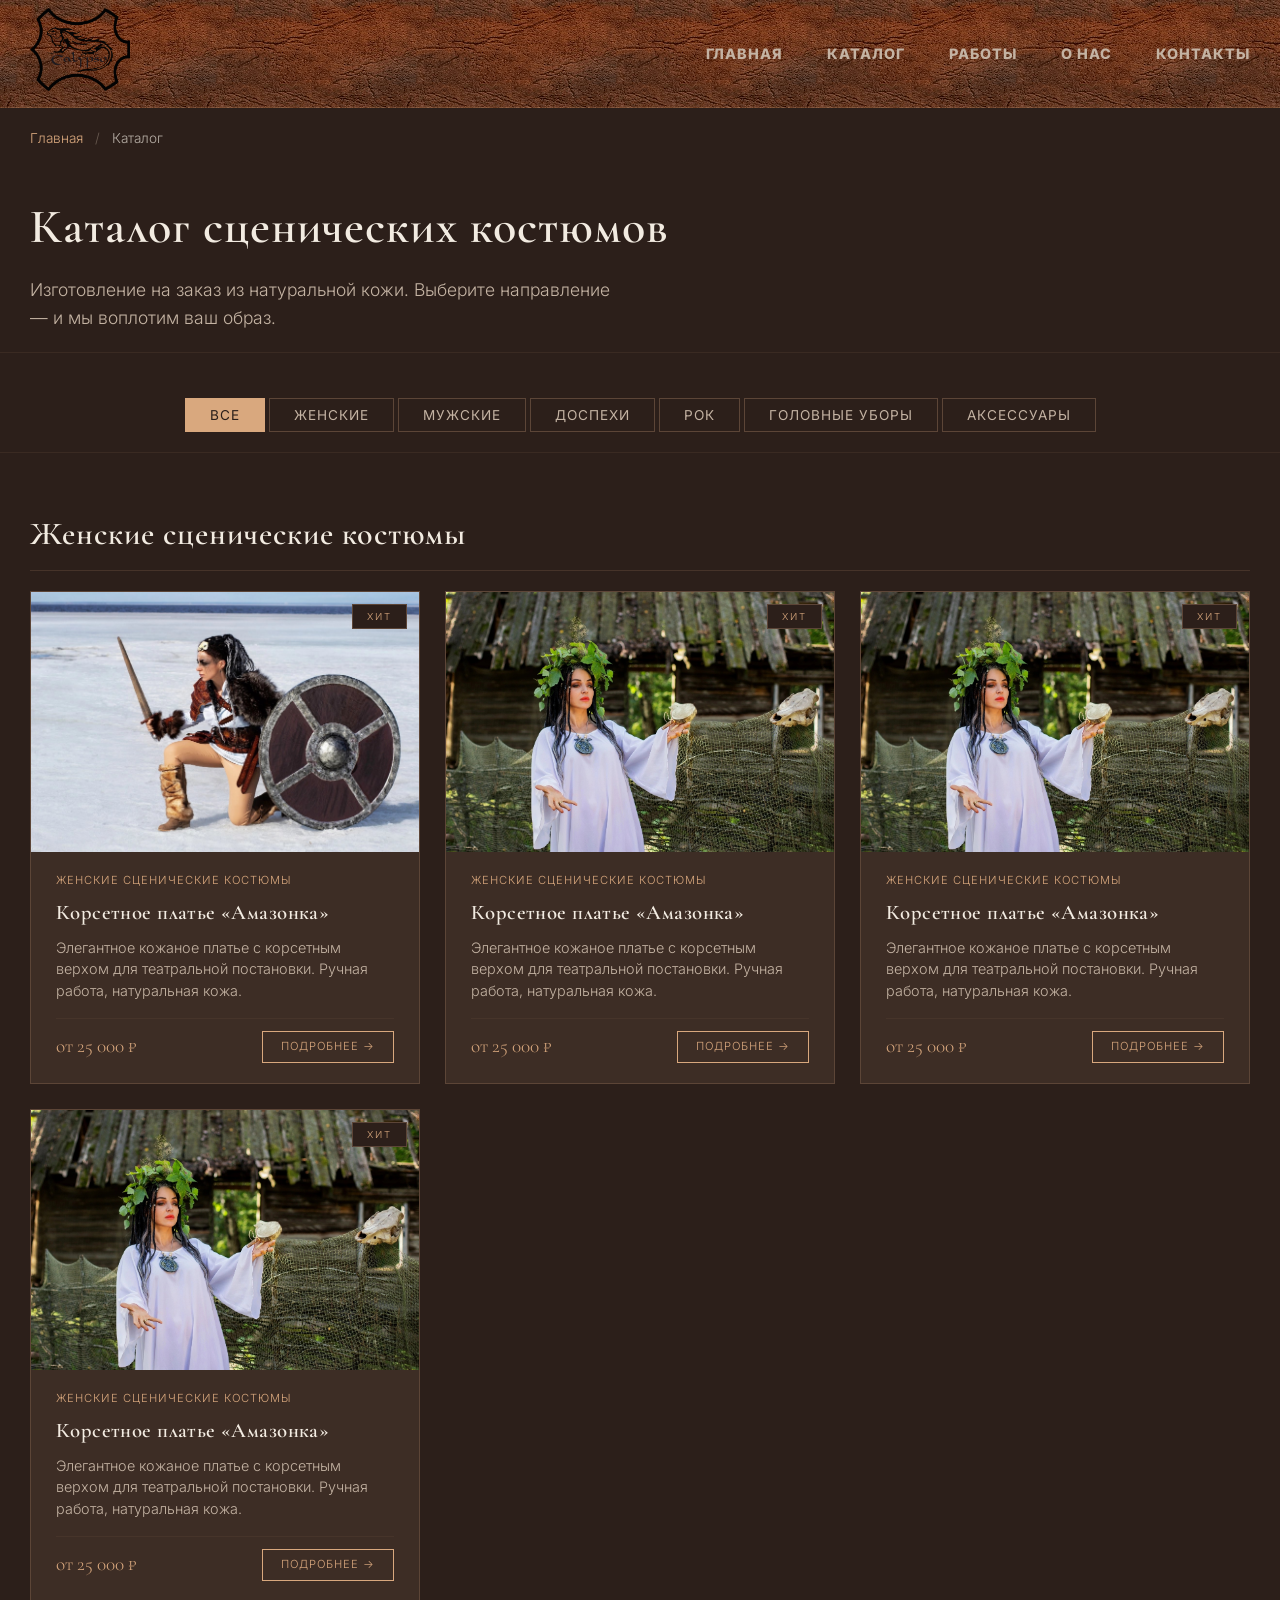
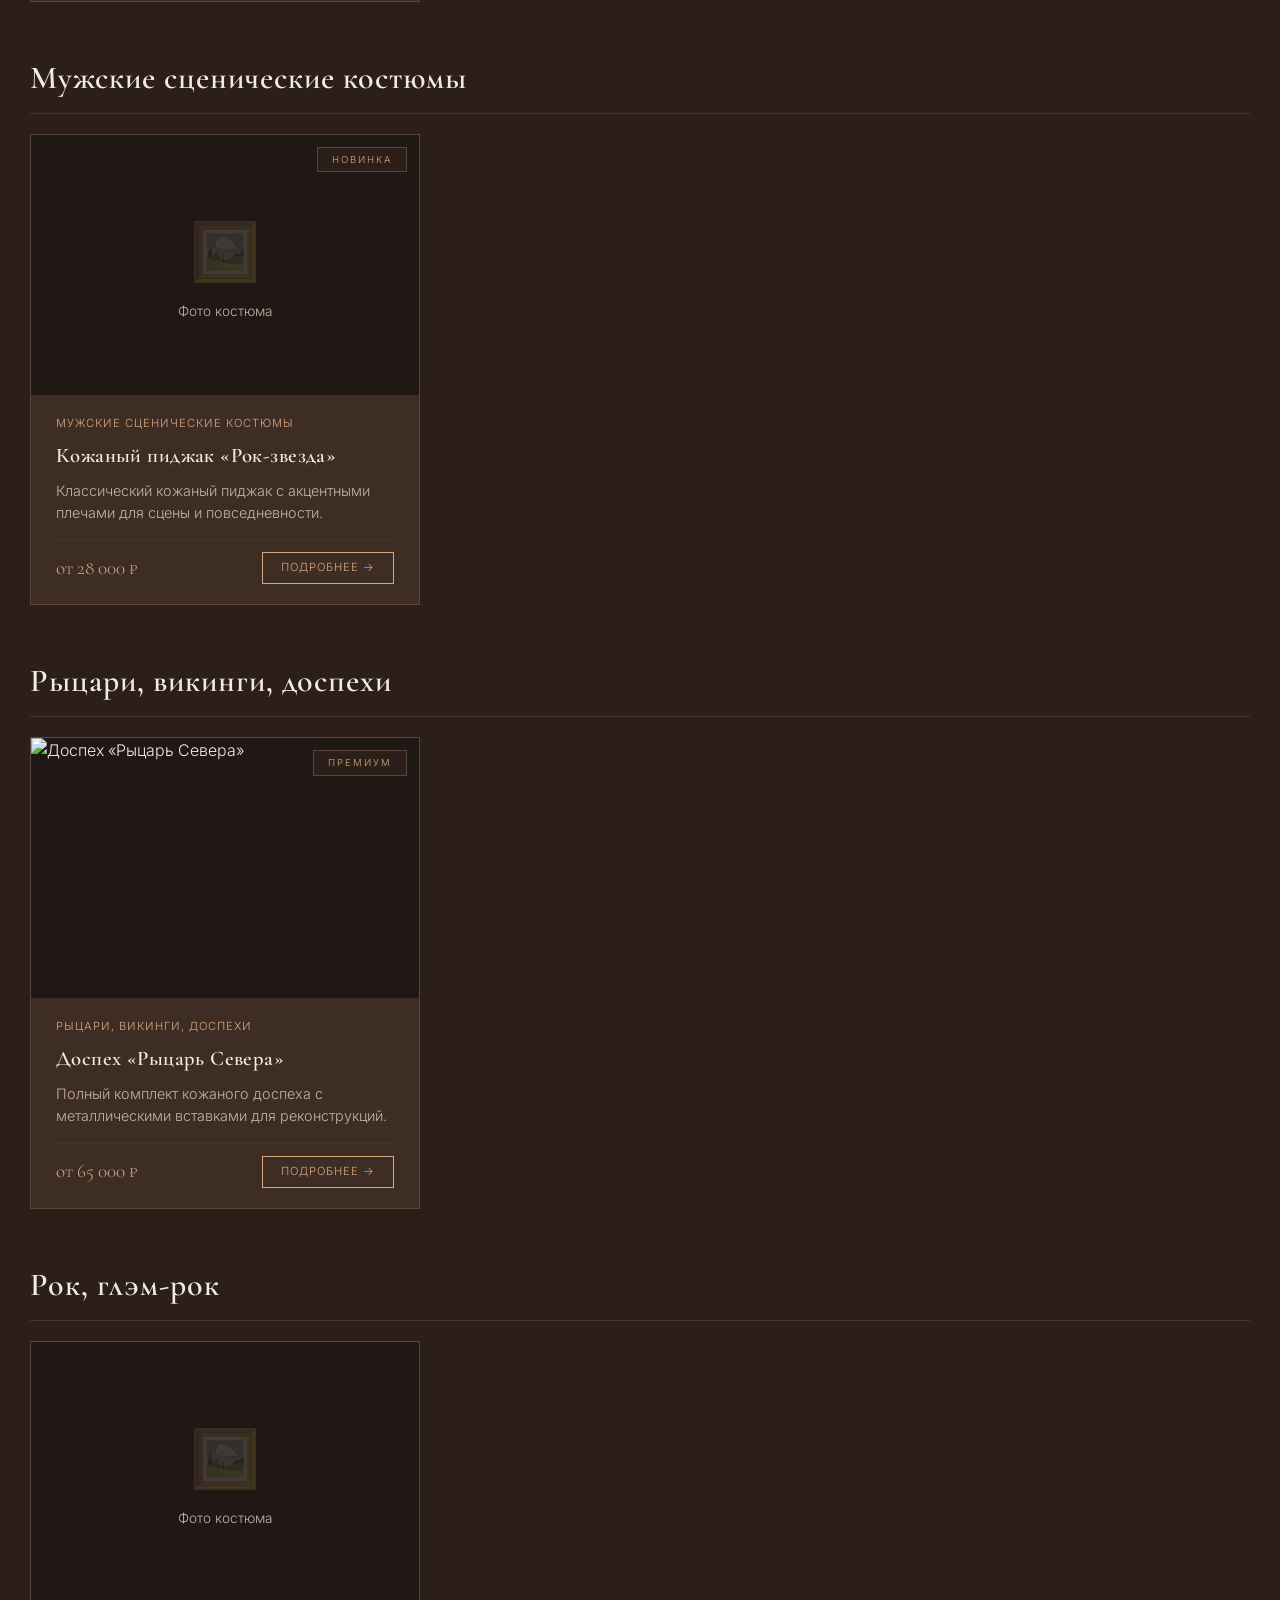
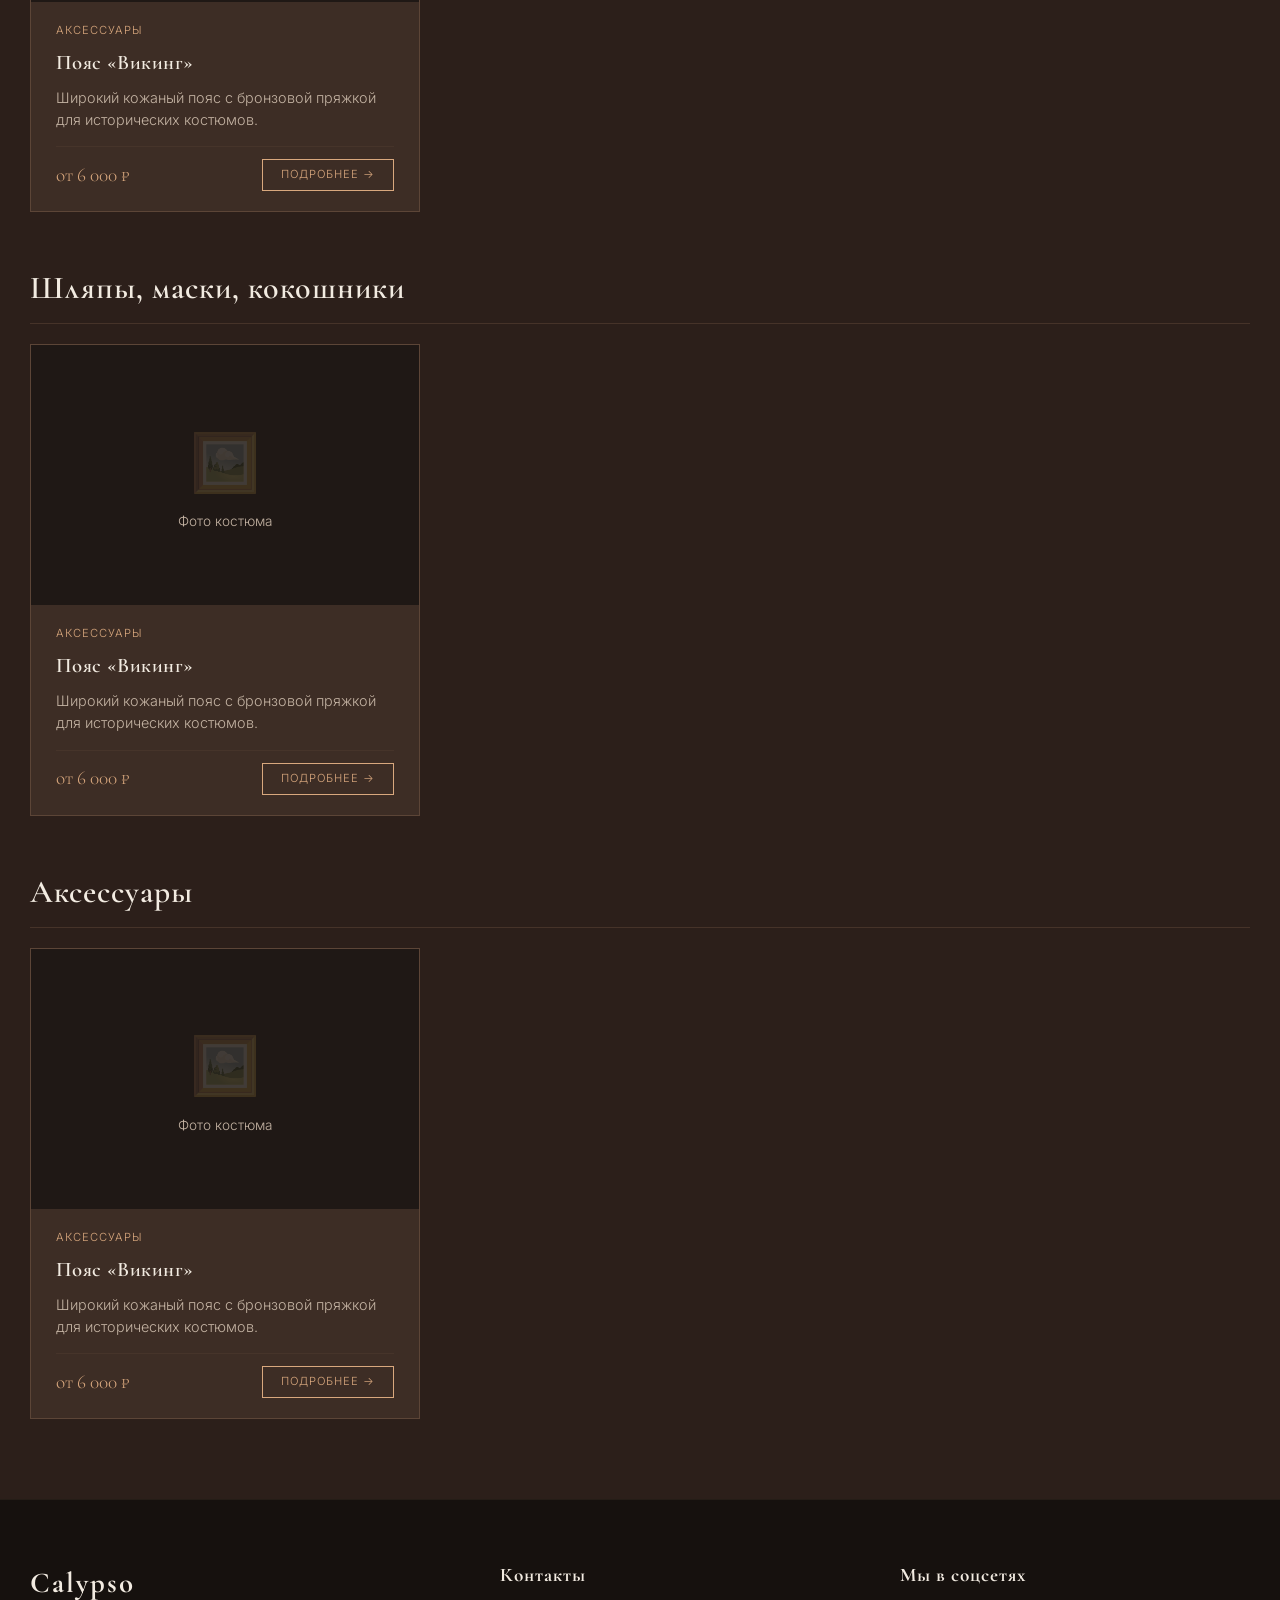
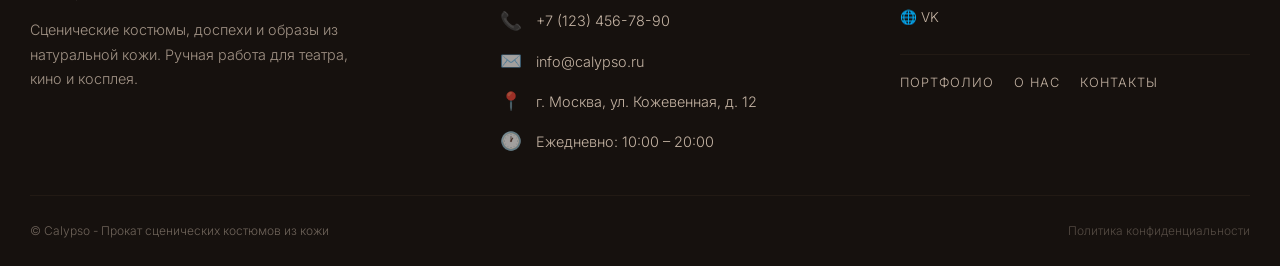
==== catalog.html @ 033dbe30 "Add files via upload" ====
<!DOCTYPE html>
<html lang="ru">
<head>
  <meta charset="UTF-8">
  <meta name="viewport" content="width=device-width, initial-scale=1.0">
  <title>Каталог сценических костюмов из кожи — LEATHER ATELIER</title>
  <meta name="description" content="Каталог сценических костюмов из кожи на заказ. Женские, мужские, доспехи, рок-образы, аксессуары.">

  <link rel="preconnect" href="https://fonts.googleapis.com">
  <link rel="preconnect" href="https://fonts.gstatic.com" crossorigin>
  <link href="https://fonts.googleapis.com/css2?family=Cormorant+Garamond:ital,wght@0,400;0,600;0,700;1,400&family=Inter:wght@300;400;600&display=swap" rel="stylesheet">
  <link rel="stylesheet" href="css/style.css">
  <link rel="stylesheet" href="css/media.css">
  <script src="js/script.js" defer></script>
  <script src="js/catalog.js" defer></script>
</head>
<body id="top">

<!-- Оверлей для бургера -->
<div class="nav-overlay" id="navOverlay"></div>

<!-- ======================================== -->
<!-- ШАПКА (такая же, как на главной) -->
<!-- ======================================== -->
<header class="header">
  <div class="container header-wrap">
    <a href="#top">
      <img src="img/logo_calypso.png" width="100px">
    </a>
    <!-- Кнопка бургера (показывается только на мобильных) -->
    <button class="burger-toggle" id="burgerToggle" aria-label="Открыть меню">
      <span class="burger-line"></span>
      <span class="burger-line"></span>
      <span class="burger-line"></span>
    </button>
    <nav class="nav" id="mainNav">
      <a href="index.html">Главная</a>
      <a href="catalog.html">Каталог</a>
      <a href="index.html#portfolio">Работы</a>
      <a href="index.html#expert">О нас</a>
      <a href="index.html#footer">Контакты</a>
    </nav>
  </div>
</header>

<main>

  <!-- ======================================== -->
  <!-- ХЛЕБНЫЕ КРОШКИ -->
  <!-- ======================================== -->
  <section class="breadcrumbs">
    <div class="container">
      <a href="index.html">Главная</a>
      <span class="separator">/</span>
      <span class="current">Каталог</span>
    </div>
  </section>

  <!-- ======================================== -->
  <!-- ЗАГОЛОВОК СТРАНИЦЫ -->
  <!-- ======================================== -->
  <section class="page-header">
    <div class="container">
      <h1>Каталог сценических костюмов</h1>
      <p>Изготовление на заказ из натуральной кожи. Выберите направление — и мы воплотим ваш образ.</p>
    </div>
  </section>

  <!-- ======================================== -->
  <!-- ФИЛЬТРЫ -->
  <!-- ======================================== -->
  <section class="category-filters">
    <div class="container">
      <button class="filter-btn active" data-filter="all">Все</button>
      <button class="filter-btn" data-filter="women">Женские</button>
      <button class="filter-btn" data-filter="men">Мужские</button>
      <button class="filter-btn" data-filter="armor">Доспехи</button>
      <button class="filter-btn" data-filter="rock">Рок</button>
      <button class="filter-btn" data-filter="headwear">Головные уборы</button>
      <button class="filter-btn" data-filter="accessories">Аксессуары</button>
    </div>
  </section>

  <!-- ======================================== -->
  <!-- КОНТЕЙНЕР ДЛЯ ТОВАРОВ -->
  <!-- ======================================== -->
  <section class="catalog-section">
    <div class="container">
      <div class="catalog-grid" id="catalogGrid">
        <!-- Товары вставит JS -->
      </div>
    </div>
  </section>

</main>

<!-- ======================================== -->
<!-- ФУТЕР С КОНТАКТАМИ -->
<!-- ======================================== -->
<footer id="footer">
  <div class="container">
    <div class="footer-grid">

      <!-- Колонка 1: Логотип + описание -->
      <div class="footer-col footer-brand">
        <div class="footer-logo">Calypso</div>
        <p class="footer-desc">
          Сценические костюмы, доспехи и образы из натуральной кожи.
          Ручная работа для театра, кино и косплея.
        </p>
      </div>

      <!-- Колонка 2: Контакты -->
      <div class="footer-col footer-contacts">
        <h4>Контакты</h4>
        <ul class="footer-contact-list">
          <li>
            <span class="fc-icon">📞</span>
            <a href="tel:+71234567890">+7 (123) 456-78-90</a>
          </li>
          <li>
            <span class="fc-icon">✉️</span>
            <a href="mailto:info@leather-atelier.ru">info@calypso.ru</a>
          </li>
          <li>
            <span class="fc-icon">📍</span>
            <span>г. Москва, ул. Кожевенная, д. 12</span>
          </li>
          <li>
            <span class="fc-icon">🕐</span>
            <span>Ежедневно: 10:00 – 20:00</span>
          </li>
        </ul>
      </div>

      <!-- Колонка 3: Соцсети + быстрые ссылки -->
      <div class="footer-col footer-social-col">
        <h4>Мы в соцсетях</h4>
        <div class="footer-social-links">
          <a href="https://vk.ru/kozha.calypso" class="social-link" title="VK">🌐 VK</a>
        </div>
        <div class="footer-nav-links">
          <a href="#portfolio">Портфолио</a>
          <a href="#expert">О нас</a>
          <a href="#footer">Контакты</a>
        </div>
      </div>

    </div>

    <!-- Нижняя строка -->
    <div class="footer-bottom">
      <span>© Calypso - Прокат сценических костюмов из кожи</span>
      <span>
        <a href="#" class="footer-policy">Политика конфиденциальности</a>
      </span>
    </div>
  </div>
</footer>
</body>
</html>
---- css/style.css ----
/* ----- НОВАЯ ПАЛИТРА "БЛАГОРОДНАЯ КОЖА" (СИЛЬНО ОТЛИЧАЕТСЯ ОТ ЧЕРНОГО) ----- */
   :root {
     --bg-deep: #2c1f1a;    /* ТЕПЛЫЙ КОРИЧНЕВЫЙ, почти кофе */
     --bg-card: #3d2d25;    /* СВЕТЛЕЕ НА 1 ТОН */
     --bg-light: #4f3a30;   /* ДЛЯ ГРАДИЕНТОВ */
     --text-cream: #f2ebe1; /* СВЕТЛЫЙ КРЕМ, как светлая замша */
     --text-muted: #c4b3a3; /* НЕЖНЫЙ БЕЖЕВО-СЕРЫЙ */
     --leather-gold: #d9a87e; /* МЕДОВО-КОНЬЯЧНЫЙ */
     --leather-rich: #b8835a; /* НАСЫЩЕННЫЙ ОРЕХ */
     --border-leather: #5c4537; /* ЦВЕТ ШВА НА КОЖЕ */
     --shadow-warm: rgba(180, 120, 80, 0.25);
     --header-height: 100px;
   }

   * {
     margin: 0;
     padding: 0;
     box-sizing: border-box;
   }

   body {
     background-color: var(--bg-deep);
     color: var(--text-cream);
     font-family: 'Inter', sans-serif;
     font-weight: 300;
     line-height: 1.6;
     scroll-behavior: smooth;
   }

   .container {
     max-width: 1280px;
     margin: 0 auto;
     padding: 0 30px;
   }

   h1, h2, h3 {
     font-family: 'Cormorant Garamond', serif;
     font-weight: 600;
     letter-spacing: 0.02em;
   }

   h2 {
     font-size: 3rem;
     margin-bottom: 10px;
     color: var(--text-cream);
   }

   .section-subtitle {
     font-size: 1.1rem;
     text-transform: uppercase;
     letter-spacing: 4px;
     color: var(--leather-gold);
     font-weight: 400;
     margin-bottom: 30px;
   }

   .gold-text {
     color: var(--leather-gold);
   }

   .btn-primary {
     display: inline-block;
     background: transparent;
     border: 1.5px solid var(--leather-gold);
     color: var(--leather-gold);
     padding: 14px 48px;
     font-size: 0.9rem;
     text-transform: uppercase;
     letter-spacing: 3px;
     font-weight: 600;
     cursor: pointer;
     transition: all 0.3s ease;
     text-decoration: none;
     font-family: 'Inter', sans-serif;
   }

   .btn-primary:hover {
     background: var(--leather-gold);
     color: var(--bg-deep);
     box-shadow: 0 0 30px var(--shadow-warm);
   }

   /* ----- ШАПКА ----- */
   header {
       background-image: url("../img/kozha.jpg");
     padding: 8px 0;
     border-bottom: 1px solid rgba(217, 168, 126, 0.2);
     position: sticky;
     top: 0;
     z-index: 50;
   }

   .header-wrap {
     display: flex;
     justify-content: space-between;
     align-items: center;
   }

   .logo {
     font-family: 'Cormorant Garamond', serif;
     font-size: 1.8rem;
     font-weight: 700;
     letter-spacing: 2px;
     color: var(--text-cream);
   }

   .logo span {
     color: var(--leather-gold);
   }

   .nav a {
     color: var(--text-muted);
     text-decoration: none;
     margin-left: 40px;
     font-size: 0.9rem;
     letter-spacing: 1px;
     transition: color 0.3s;
     text-transform: uppercase;
     font-weight: 800;
   }

   .nav a:hover {
     color: var(--text-cream);
   }

/* ----- 1 ГЕРОЙ (FULLSCREEN + ПАРАЛЛАКС) ----- */
.hero-split {
    position: relative;
    height: calc(100vh - var(--header-height, 80px));
    min-height: 500px;
    background: var(--bg-deep);
    display: flex;
    align-items: center;
    overflow: hidden;
    padding: 0;
    margin: 0;
    border-bottom: none;
}

.hero-container {
    position: relative;
    z-index: 2;
    width: 100%;
    max-width: 1280px;
    margin: 0 auto;
    padding: 0 30px;
}

.hero-row {
    display: flex;
    align-items: center;
    height: 100%;
}

.hero-col-text {
    flex: 0 0 50%;
    max-width: 50%;
    padding: 40px 10px 40px 0;
}

.hero-text-inner {
    max-width: 640px;
}

.hero-text-inner h1 {
    font-size: 4.2rem;
    line-height: 1.1;
    margin-bottom: 25px;
    color: #f2ebe1;
}

.hero-text-inner h1 i {
    font-style: italic;
    font-weight: 400;
    color: var(--leather-gold);
}

.hero-text-inner .gold-text {
    color: var(--leather-gold);
}

.hero-text-inner p {
    font-size: 1.2rem;
    color: var(--text-muted);
    margin-bottom: 40px;
}

.hero-text-inner .btn-primary {
    border-color: var(--leather-gold);
    color: var(--leather-gold);
}

.hero-text-inner .btn-primary:hover {
    background: var(--leather-gold);
    color: var(--bg-deep);
    box-shadow: 0 0 30px rgba(217, 168, 126, 0.25);
}

.hero-stats {
    display: flex;
    flex-wrap: nowrap;
    gap: 50px;
    margin-top: 30px;
}

.hero-stats div span {
    display: block;
    font-size: 2.2rem;
    font-family: 'Cormorant Garamond', serif;
    color: #f2ebe1;
}

.hero-stats div small {
    font-size: 0.8rem;
    text-transform: uppercase;
    letter-spacing: 2px;
    color: var(--text-muted);
    opacity: 0.7;
}

/* ----- ПРАВАЯ КОЛОНКА (ФОТО) ----- */
.hero-col-image {
    position: absolute;
    top: 0;
    right: 0;
    width: 50vw;
    height: 100%;
    z-index: 1;
    overflow: hidden;
    background: #1f1815;
}

.hero-image-placeholder {
    width: 100%;
    height: 100%;
    display: flex;
    flex-direction: column;
    align-items: center;
    justify-content: center;
    color: var(--text-muted);
    font-size: 1rem;
    letter-spacing: 1px;
    background: linear-gradient(145deg, #3d2d25, #1f1815);
    gap: 6px;
}

.hero-image-placeholder span:first-child {
    font-size: 4rem;
    opacity: 0.2;
    filter: sepia(0.5);
}

.hero-image-placeholder small {
    font-size: 0.7rem;
    opacity: 0.4;
}

.hero-col-image img {
    width: 100%;
    height: 100%;
    object-fit: cover;
    display: block;
}

   /* ----- 2 КАТЕГОРИИ ----- */
   .categories {
     padding: 80px 0;
       background: #231916;
     border-bottom: 1px solid rgba(217, 168, 126, 0.08);
   }

   .categories-grid {
     display: grid;
     grid-template-columns: repeat(3, 1fr);
     gap: 20px;
     margin-top: 20px;
   }

   .category-item {
       min-height: 350px;
     background: var(--bg-card);
     padding: 28px 15px;
       display: flex;
       flex-direction: column;
       align-items: flex-end; /* Выравнивание по вертикали */
       justify-content: flex-end;
     border: 1px solid var(--border-leather);
     transition: all 0.3s;
     cursor: default;
       background-size: cover;
       background-position: center top;
   }

.category-item h4 {
    background-color: rgba(35, 22, 25, 0.8);
    padding: 5px 0;
}

.category-item p {
    background-color: rgba(0, 0, 0, 0.4);
    padding: 5px;
}

   .category-item-rock {
       background-image: url("../img/show2.jpg");
   }

.category-item-amazonki
{
    background-image: url("../img/amazonka.jpg");
}

.category-item-hat {
    background-image: url("../img/steam.jpg");
}

.category-item-viking {
    background-image: url("../img/viking.jpg");
}

.category-item-dospeh {
    background-image: url("../img/dospeh.jpg");
}

.category-item-accessories {
    background-image: url("../img/portupea.jpg");
}

.category-item-men {
    background-image: url("../img/men1.jpg");
}

.category-item-women {
    background-image: url("../img/women.jpg");
}

.category-link:hover .category-item {
    transform: translateY(-4px);
    border-color: var(--leather-gold);
    box-shadow: 0 12px 30px rgba(0, 0, 0, 0.4);
}

   .category-item .cat-icon {
     font-size: 2.2rem;
     margin-bottom: 8px;
     filter: sepia(0.3);
   }

   .category-item h4 {
     font-family: 'Cormorant Garamond', serif;
     font-size: 1.3rem;
     color: var(--text-cream);
   }

   .category-item p {
     font-size: 0.8rem;
     color: var(--text-muted);
     margin-top: 4px;
     text-transform: uppercase;
     letter-spacing: 1px;
   }

.category-link {
    display: block;
    text-decoration: none;
    color: inherit;
    transition: transform 0.3s ease;
}

.category-link:hover {
    transform: translateY(-4px);
}

.category-link .category-item {
    height: 100%;
    cursor: pointer;
}

/* Небольшой визуальный намёк, что карточка кликабельна */
.category-link:hover .category-item {
    border-color: var(--leather-gold);
    box-shadow: 0 12px 30px rgba(0, 0, 0, 0.4);
}

/* Ссылка не должна влиять на размеры карточки */
.category-link:focus {
    outline: none;
}

.category-link:focus-visible .category-item {
    outline: 2px solid var(--leather-gold);
    outline-offset: 2px;
}

   /* ----- 3 СЕКЦИЯ: ПРЕИМУЩЕСТВА ----- */
.advantages {
  padding: 90px 0;
  border-bottom: 1px solid rgba(217, 168, 126, 0.08);
}

.advantages-grid {
  display: grid;
  grid-template-columns: repeat(3, 1fr);
  gap: 30px;
  margin-top: 30px;
}

.advantage-item {
  background: var(--bg-card);
  padding: 35px 28px;
  border: 1px solid var(--border-leather);
  transition: all 0.3s ease;
  position: relative;
  text-align: center;
}

.advantage-item:hover {
  border-color: var(--leather-gold);
  transform: translateY(-6px);
  box-shadow: 0 16px 40px rgba(0,0,0,0.5);
}

.advantage-item .adv-icon {
  font-size: 2.8rem;
  margin-bottom: 12px;
  display: block;
  filter: sepia(0.3);
}

.advantage-item h4 {
  font-family: 'Cormorant Garamond', serif;
  font-size: 1.5rem;
  color: var(--text-cream);
  margin-bottom: 8px;
}

.advantage-item p {
  color: var(--text-muted);
  font-size: 0.95rem;
  line-height: 1.5;
}

.advantage-item .highlight {
  color: var(--leather-gold);
  font-weight: 400;
}

   /* ----- 4 ПОРТФОЛИО ----- */
   .portfolio {
     padding: 100px 0;
       background: #231916;
   }

   .portfolio-grid {
     display: grid;
     grid-template-columns: repeat(3, 1fr);
     gap: 30px;
     margin: 50px 0 40px;
   }

   .portfolio-card {
     background: var(--bg-card);
     border: 1px solid var(--border-leather);
     transition: all 0.4s ease;
     position: relative;
   }

   .card-image {
     height: 280px;
     background: #2c1f1a;
     display: flex;
     flex-direction: column;
     align-items: center;
     justify-content: center;
     color: var(--text-muted);
     font-size: 0.9rem;
     border-bottom: 1px solid var(--border-leather);
     position: relative;
   }

   .card-image .placeholder-icon {
     font-size: 3.5rem;
     opacity: 0.15;
     margin-bottom: 10px;
     filter: sepia(0.6);
   }

   .card-image .badge {
     position: absolute;
     top: 15px;
     right: 15px;
     background: var(--bg-deep);
     padding: 4px 14px;
     font-size: 0.6rem;
     text-transform: uppercase;
     letter-spacing: 2px;
     color: var(--leather-gold);
     border: 1px solid var(--border-leather);
   }

   .card-body {
     padding: 25px;
   }

   .card-body h3 {
     font-size: 1.6rem;
     color: var(--text-cream);
     margin-bottom: 6px;
   }

   .card-body .meta {
     font-size: 0.8rem;
     color: var(--leather-gold);
     text-transform: uppercase;
     letter-spacing: 1px;
     margin-bottom: 12px;
   }

   .card-body p {
     color: var(--text-muted);
     font-size: 0.95rem;
   }

.portfolio-card-link {
    display: block;
    text-decoration: none;
    color: inherit;
    transition: transform 0.3s ease;
}

.portfolio-card-link:hover {
    transform: translateY(-4px);
}

.portfolio-card-link .portfolio-card {
    height: 100%;
    cursor: pointer;
}

/* Эффект при наведении — на карточке, не на ссылке */
.portfolio-card-link:hover .portfolio-card {
    transform: scale(1.02);
    border-color: var(--leather-gold);
    box-shadow: 0 20px 40px rgba(0, 0, 0, 0.6);
}

/* Убираем focus-outline по умолчанию, но оставляем для клавиатуры */
.portfolio-card-link:focus {
    outline: none;
}

.portfolio-card-link:focus-visible .portfolio-card {
    outline: 2px solid var(--leather-gold);
    outline-offset: 2px;
}
   
   /* ----- 5 СЕКЦИЯ: ОБ ЭКСПЕРТЕ ----- */
.expert {
  padding: 100px 0;
  background: var(--bg-deep);
  border-bottom: 1px solid rgba(217, 168, 126, 0.08);
}

.expert-wrap {
  display: grid;
  grid-template-columns: 1fr 1.6fr;
  gap: 60px;
  align-items: start;
}

/* Левая колонка — фото */
.expert-photo {
  position: relative;
}

.photo-placeholder {
    background-image: url('../img/Elen.jpg');
    background-size: cover;
    background-repeat: no-repeat;
    background-position: center;
    border: 1px solid var(--border-leather);
  border-radius: 4px;
  height: 420px;
  display: flex;
  flex-direction: column;
  align-items: center;
  justify-content: center;
  text-align: center;
  //color: var(--text-muted);
  font-size: 0.9rem;
  letter-spacing: 1px;
  position: relative;
  overflow: hidden;
}

.photo-placeholder .photo-icon {
  font-size: 4rem;
  opacity: 0.2;
  margin-bottom: 12px;
}

.photo-placeholder small {
  font-size: 0.7rem;
  opacity: 0.5;
  margin-top: 6px;
}

.expert-sign {
  margin-top: 20px;
  text-align: center;
  border-top: 1px solid var(--border-leather);
  padding-top: 20px;
}

.expert-sign .sign-name {
  display: block;
  font-family: 'Cormorant Garamond', serif;
  font-size: 1.8rem;
  color: var(--text-cream);
  letter-spacing: 1px;
}

.expert-sign .sign-title {
  font-size: 0.8rem;
  text-transform: uppercase;
  letter-spacing: 3px;
  color: var(--leather-gold);
}

/* Правая колонка — текст */
.expert-content {
  padding-top: 10px;
}

.expert-badge {
  display: inline-block;
  background: transparent;
  border: 1px solid var(--leather-gold);
  padding: 4px 20px;
  font-size: 0.7rem;
  text-transform: uppercase;
  letter-spacing: 3px;
  color: var(--leather-gold);
  margin-bottom: 18px;
}

.expert-content h2 {
  font-size: 3.2rem;
  margin-bottom: 6px;
  line-height: 1.1;
}

.expert-divider {
  width: 60px;
  height: 2px;
  background: var(--leather-gold);
  margin: 16px 0 24px;
}

.expert-text .lead {
  font-size: 1.15rem;
  color: var(--text-cream);
  line-height: 1.7;
  margin-bottom: 20px;
}

.expert-text p {
  color: var(--text-muted);
  font-size: 0.95rem;
  line-height: 1.8;
  margin-bottom: 16px;
}

.expert-text p strong {
  color: var(--text-cream);
  font-weight: 400;
}

.expert-text .gold-text {
  color: var(--leather-gold);
}

/* Мини-статистика под текстом */
.expert-stats-mini {
  display: flex;
  gap: 50px;
  margin: 30px 0 35px;
  padding-top: 25px;
  border-top: 1px solid rgba(217, 168, 126, 0.1);
}

.expert-stats-mini div span {
  display: block;
  font-family: 'Cormorant Garamond', serif;
  font-size: 2rem;
  color: var(--text-cream);
}

.expert-stats-mini div small {
  font-size: 0.7rem;
  text-transform: uppercase;
  letter-spacing: 2px;
  color: var(--text-muted);
  opacity: 0.7;
}

/* ----- 6 СЕКЦИЯ: ОТЗЫВЫ С ФОТО РАБОТ ----- */
.reviews {
  padding: 90px 0;
  background: #231916;
  border-bottom: 1px solid rgba(217, 168, 126, 0.08);
}

.reviews-header {
  text-align: center;
  margin-bottom: 50px;
}

.reviews-grid {
  display: grid;
  grid-template-columns: repeat(3, 1fr);
  gap: 30px;
}

.review-card {
  background: var(--bg-card);
  border: 1px solid var(--border-leather);
  padding: 0 30px 30px;
  transition: all 0.3s ease;
  display: flex;
  flex-direction: column;
}

.review-card:hover {
  border-color: var(--leather-gold);
  transform: translateY(-4px);
  box-shadow: 0 16px 40px rgba(0,0,0,0.4);
}

.review-work-photo {
  margin: 0 -30px 20px;
  height: 200px;
  overflow: hidden;
  border-bottom: 1px solid var(--border-leather);
  background: #1f1815;
  flex-shrink: 0;
}

.work-placeholder {
  width: 100%;
  height: 100%;
  display: flex;
  flex-direction: column;
  align-items: center;
  justify-content: center;
  color: var(--text-muted);
  font-size: 0.85rem;
  letter-spacing: 1px;
  gap: 4px;
}

.work-placeholder span:first-child {
  font-size: 2.5rem;
  opacity: 0.2;
  filter: sepia(0.5);
}

.work-placeholder small {
  font-size: 0.65rem;
  opacity: 0.5;
}

/* --- Для реальных фото (раскомментируйте, когда добавите img) --- */
/*
.review-work-photo img {
  width: 100%;
  height: 100%;
  object-fit: cover;
  display: block;
}
*/

.review-stars {
  color: var(--leather-gold);
  font-size: 1.1rem;
  letter-spacing: 3px;
  margin-bottom: 14px;
  opacity: 0.8;
}

.review-card blockquote {
  font-size: 0.95rem;
  line-height: 1.7;
  color: var(--text-muted);
  font-style: italic;
  margin-bottom: 25px;
  flex-grow: 1;
  quotes: none;
}

.review-card blockquote::before {
  content: '"';
  color: var(--leather-gold);
  font-size: 1.4rem;
  margin-right: 4px;
  opacity: 0.5;
}

.review-card blockquote::after {
  content: '"';
  color: var(--leather-gold);
  font-size: 1.4rem;
  margin-left: 4px;
  opacity: 0.5;
}

.review-author {
  display: flex;
  align-items: center;
  gap: 16px;
  border-top: 1px solid rgba(217, 168, 126, 0.1);
  padding-top: 20px;
}

.author-avatar {
  width: 48px;
  height: 48px;
  border-radius: 50%;
  background: var(--border-leather);
  display: flex;
  align-items: center;
  justify-content: center;
  font-family: 'Cormorant Garamond', serif;
  font-size: 1.4rem;
  color: var(--text-cream);
  flex-shrink: 0;
  border: 1px solid var(--leather-gold);
  opacity: 0.8;
  overflow: hidden;
}

.author-avatar img {
  width: 100%;
  height: 100%;
  object-fit: cover;
  border-radius: 50%;
}

.author-info {
  display: flex;
  flex-direction: column;
}

.author-name {
  font-family: 'Cormorant Garamond', serif;
  font-size: 1.15rem;
  color: var(--text-cream);
  font-weight: 600;
}

.author-role {
  font-size: 0.75rem;
  text-transform: uppercase;
  letter-spacing: 1px;
  color: var(--text-muted);
  opacity: 0.7;
}

.reviews-footer {
  text-align: center;
  margin-top: 50px;
}

   /* ----- 7 ПРОЦЕСС ----- */
   .process {
     padding: 80px 0;
     border-top: 1px solid rgba(217, 168, 126, 0.08);
     border-bottom: 1px solid rgba(217, 168, 126, 0.08);
   }

   .process-steps {
     display: grid;
     grid-template-columns: repeat(3, 1fr);
     gap: 40px;
     margin-top: 30px;
   }

   .step {
     text-align: center;
   }

   .step .num {
     font-family: 'Cormorant Garamond', serif;
     font-size: 3.5rem;
     color: var(--border-leather);
     font-weight: 700;
     line-height: 1;
   }

   .step h4 {
     font-size: 1.4rem;
     color: var(--text-cream);
     margin: 8px 0;
   }

   .step p {
     color: var(--text-muted);
     font-size: 0.9rem;
   }
   
   /* ----- 8 СЕКЦИЯ: ПРИЗЫВ К ДЕЙСТВИЮ + ФОРМА ----- */
.cta {
  padding: 100px 0;
    background: #231916;
  border-top: 1px solid rgba(217, 168, 126, 0.15);
  border-bottom: 1px solid rgba(217, 168, 126, 0.08);
}

.cta-wrap {
  display: grid;
  grid-template-columns: 1fr 1fr;
  gap: 60px;
  align-items: start;
}

/* Левая часть */
.cta-content {
  padding-top: 10px;
}

.cta-badge {
  display: inline-block;
  background: transparent;
  border: 1px solid var(--leather-gold);
  padding: 4px 20px;
  font-size: 0.7rem;
  text-transform: uppercase;
  letter-spacing: 3px;
  color: var(--leather-gold);
  margin-bottom: 18px;
}

.cta-content h2 {
  font-size: 3.2rem;
  line-height: 1.15;
  margin-bottom: 6px;
}

.cta-divider {
  width: 60px;
  height: 2px;
  background: var(--leather-gold);
  margin: 16px 0 24px;
}

.cta-text {
  font-size: 1.05rem;
  color: var(--text-muted);
  line-height: 1.7;
  margin-bottom: 30px;
}

.cta-features {
  display: flex;
  flex-direction: column;
  gap: 10px;
  margin-bottom: 35px;
}

.cta-feature {
  display: flex;
  align-items: center;
  gap: 12px;
  font-size: 0.95rem;
  color: var(--text-cream);
}

.feature-icon {
  color: var(--leather-gold);
  font-weight: 600;
  font-size: 1.1rem;
}

.cta-contacts {
  display: flex;
  gap: 40px;
  padding-top: 25px;
  border-top: 1px solid rgba(217, 168, 126, 0.1);
}

.cta-contacts .contact-label {
  display: block;
  font-size: 0.7rem;
  text-transform: uppercase;
  letter-spacing: 2px;
  color: var(--text-muted);
  opacity: 0.6;
  margin-bottom: 4px;
}

.cta-contacts .contact-link {
  color: var(--text-cream);
  text-decoration: none;
  font-size: 1rem;
  transition: color 0.3s;
}

.cta-contacts .contact-link:hover {
  color: var(--leather-gold);
}

/* Правая часть — форма */
.cta-form {
  background: var(--bg-card);
  border: 1px solid var(--border-leather);
  padding: 40px 35px;
  transition: border-color 0.3s;
}

.cta-form:hover {
  border-color: var(--leather-gold);
}

.cta-form .form-group {
  margin-bottom: 20px;
}

.cta-form label {
  display: block;
  font-size: 0.8rem;
  text-transform: uppercase;
  letter-spacing: 1.5px;
  color: var(--text-muted);
  margin-bottom: 6px;
}

.cta-form input,
.cta-form textarea {
  width: 100%;
  padding: 12px 16px;
  background: var(--bg-deep);
  border: 1px solid var(--border-leather);
  color: var(--text-cream);
  font-family: 'Inter', sans-serif;
  font-size: 0.95rem;
  transition: border-color 0.3s;
  outline: none;
}

.cta-form input:focus,
.cta-form textarea:focus {
  border-color: var(--leather-gold);
}

.cta-form textarea {
  resize: vertical;
  min-height: 80px;
}

.cta-form input::placeholder,
.cta-form textarea::placeholder {
  color: var(--text-muted);
  opacity: 0.4;
}

.form-checkbox {
  display: flex;
  align-items: center;
  gap: 12px;
  margin: 6px 0 10px;
}

.form-checkbox input[type="checkbox"] {
  width: 18px;
  height: 18px;
  flex-shrink: 0;
  accent-color: var(--leather-gold);
  cursor: pointer;
}

.form-checkbox label {
  font-size: 0.75rem;
  text-transform: none;
  letter-spacing: 0;
  color: var(--text-muted);
  cursor: pointer;
  margin-bottom: 0;
}

.btn-form {
  width: 100%;
  text-align: center;
  justify-content: center;
  padding: 16px;
  margin-top: 6px;
  background: transparent;
  border: 1.5px solid var(--leather-gold);
  color: var(--leather-gold);
  font-size: 0.9rem;
  text-transform: uppercase;
  letter-spacing: 3px;
  font-weight: 600;
  cursor: pointer;
  transition: all 0.3s ease;
  font-family: 'Inter', sans-serif;
}

.btn-form:hover {
  background: var(--leather-gold);
  color: var(--bg-deep);
  box-shadow: 0 0 30px rgba(217, 168, 126, 0.2);
}

   /* ----- ФУТЕР С КОНТАКТАМИ ----- */
footer {
  background: #16110e;
  padding: 60px 0 25px;
  border-top: 1px solid rgba(217, 168, 126, 0.08);
}

.footer-grid {
  display: grid;
  grid-template-columns: 1.8fr 1.5fr 1.5fr;
  gap: 50px;
  padding-bottom: 40px;
  border-bottom: 1px solid rgba(217, 168, 126, 0.06);
}

/* Колонка 1: Бренд */
.footer-logo {
  font-family: 'Cormorant Garamond', serif;
  font-size: 1.8rem;
  font-weight: 700;
  letter-spacing: 2px;
  color: var(--text-cream);
  margin-bottom: 12px;
}

.footer-logo span {
  color: var(--leather-gold);
}

.footer-desc {
  color: var(--text-muted);
  font-size: 0.9rem;
  line-height: 1.7;
  max-width: 320px;
  opacity: 0.8;
}

/* Колонка 2: Контакты */
.footer-col h4 {
  font-family: 'Cormorant Garamond', serif;
  font-size: 1.2rem;
  color: var(--text-cream);
  margin-bottom: 16px;
  letter-spacing: 1px;
}

.footer-contact-list {
  list-style: none;
  padding: 0;
  display: flex;
  flex-direction: column;
  gap: 12px;
}

.footer-contact-list li {
  display: flex;
  align-items: center;
  gap: 12px;
  font-size: 0.9rem;
  color: var(--text-muted);
}

.footer-contact-list .fc-icon {
  font-size: 1.1rem;
  width: 24px;
  flex-shrink: 0;
  opacity: 0.6;
}

.footer-contact-list a {
  color: var(--text-muted);
  text-decoration: none;
  transition: color 0.3s;
}

.footer-contact-list a:hover {
  color: var(--leather-gold);
}

/* Колонка 3: Соцсети и ссылки */
.footer-social-links {
  display: flex;
  flex-wrap: wrap;
  gap: 10px 18px;
  margin-bottom: 25px;
}

.social-link {
  color: var(--text-muted);
  text-decoration: none;
  font-size: 0.85rem;
  transition: color 0.3s;
}

.social-link:hover {
  color: var(--leather-gold);
}

.footer-nav-links {
  display: flex;
  flex-wrap: wrap;
  gap: 6px 20px;
  padding-top: 18px;
  border-top: 1px solid rgba(217, 168, 126, 0.06);
}

.footer-nav-links a {
  color: var(--text-muted);
  text-decoration: none;
  font-size: 0.8rem;
  transition: color 0.3s;
  text-transform: uppercase;
  letter-spacing: 1px;
}

.footer-nav-links a:hover {
  color: var(--leather-gold);
}

/* Нижняя строка */
.footer-bottom {
  display: flex;
  justify-content: space-between;
  align-items: center;
  padding-top: 25px;
  font-size: 0.75rem;
  color: var(--text-muted);
  opacity: 0.5;
}

.footer-bottom a {
  color: var(--text-muted);
  text-decoration: none;
  transition: color 0.3s;
}

.footer-bottom a:hover {
  color: var(--leather-gold);
  opacity: 1;
}

.footer-policy {
  opacity: 0.7;
}

/* БУРГЕР-МЕНЮ (ТОЛЬКО ДЛЯ МОБИЛЬНЫХ) */
.burger-toggle {
    display: none;
    flex-direction: column;
    justify-content: space-between;
    width: 30px;
    height: 22px;
    background: transparent;
    border: none;
    cursor: pointer;
    padding: 0;
    z-index: 100;
    transition: all 0.3s ease;
}

.burger-line {
    display: block;
    width: 100%;
    height: 2px;
    background: var(--text-cream);
    border-radius: 2px;
    transition: all 0.3s ease;
    transform-origin: center;
}

/* Анимация бургера → крестик (активное состояние) */
.burger-toggle.active .burger-line:nth-child(1) {
    transform: translateY(10px) rotate(45deg);
}

.burger-toggle.active .burger-line:nth-child(2) {
    opacity: 0;
    transform: scaleX(0);
}

.burger-toggle.active .burger-line:nth-child(3) {
    transform: translateY(-10px) rotate(-45deg);
}

.nav-overlay.active{
    display: block;
}


/* ======================================== */
/* СТРАНИЦА КАТАЛОГА */
/* ======================================== */

/* Хлебные крошки */
.breadcrumbs {
    padding: 20px 0 10px;
    font-size: 0.85rem;
    color: var(--text-muted);
}

.breadcrumbs a {
    color: var(--leather-gold);
    text-decoration: none;
    transition: color 0.3s;
}

.breadcrumbs a:hover {
    color: var(--text-cream);
}

.breadcrumbs .separator {
    margin: 0 8px;
    opacity: 0.4;
}

.breadcrumbs .current {
    color: var(--text-cream);
    opacity: 0.7;
}

/* Заголовок страницы */
.page-header {
    padding: 30px 0 20px;
    border-bottom: 1px solid rgba(217, 168, 126, 0.08);
}

.page-header h1 {
    font-size: 3rem;
    color: var(--text-cream);
    margin-bottom: 10px;
}

.page-header p {
    color: var(--text-muted);
    font-size: 1.1rem;
    max-width: 600px;
}

/* Фильтры */
.category-filters {
    display: flex;
    flex-wrap: wrap;
    gap: 10px;
    margin: 25px 0 35px;
    padding: 20px 0;
    border-bottom: 1px solid rgba(217, 168, 126, 0.08);
}

.filter-btn {
    padding: 8px 24px;
    background: transparent;
    border: 1px solid var(--border-leather);
    color: var(--text-muted);
    font-size: 0.85rem;
    font-family: 'Inter', sans-serif;
    cursor: pointer;
    transition: all 0.3s;
    text-transform: uppercase;
    letter-spacing: 1px;
}

.filter-btn:hover {
    border-color: var(--leather-gold);
    color: var(--text-cream);
}

.filter-btn.active {
    border-color: var(--leather-gold);
    background: var(--leather-gold);
    color: var(--bg-deep);
}

/* Сетка каталога */
.catalog-section {
    padding: 20px 0 80px;
}

.catalog-grid {
    display: flex;
    flex-direction: column;
    gap: 50px;
}

/* Группа категорий */
.category-group-title {
    font-family: 'Cormorant Garamond', serif;
    font-size: 2rem;
    color: var(--text-cream);
    margin-bottom: 20px;
    padding-bottom: 10px;
    border-bottom: 1px solid rgba(217, 168, 126, 0.15);
    letter-spacing: 1px;
}

.category-group-grid {
    display: grid;
    grid-template-columns: repeat(3, 1fr);
    gap: 25px;
}

/* Карточка товара */
.product-card {
    background: var(--bg-card);
    border: 1px solid var(--border-leather);
    transition: all 0.4s ease;
    overflow: hidden;
    display: flex;
    flex-direction: column;
}

.product-card:hover {
    transform: translateY(-6px);
    border-color: var(--leather-gold);
    box-shadow: 0 20px 40px rgba(0, 0, 0, 0.5);
}

.product-image {
    height: 260px;
    background: #1f1815;
    overflow: hidden;
    position: relative;
}

.product-placeholder {
    width: 100%;
    height: 100%;
    display: flex;
    flex-direction: column;
    align-items: center;
    justify-content: center;
    color: var(--text-muted);
    font-size: 0.85rem;
    gap: 4px;
}

.product-placeholder span:first-child {
    font-size: 3.5rem;
    opacity: 0.15;
    filter: sepia(0.5);
}

.product-image img {
    width: 100%;
    height: 100%;
    object-fit: cover;
    display: block;
}

.product-badge {
    position: absolute;
    top: 12px;
    right: 12px;
    background: var(--bg-deep);
    padding: 4px 14px;
    font-size: 0.6rem;
    text-transform: uppercase;
    letter-spacing: 2px;
    color: var(--leather-gold);
    border: 1px solid var(--border-leather);
}

.product-info {
    padding: 20px 25px;
    display: flex;
    flex-direction: column;
    flex-grow: 1;
}

.product-category {
    font-size: 0.7rem;
    text-transform: uppercase;
    letter-spacing: 1px;
    color: var(--leather-gold);
    margin-bottom: 6px;
}

.product-info h3 {
    font-size: 1.3rem;
    color: var(--text-cream);
    margin-bottom: 8px;
    font-family: 'Cormorant Garamond', serif;
}

.product-info p {
    color: var(--text-muted);
    font-size: 0.9rem;
    margin-bottom: 16px;
    line-height: 1.5;
    flex-grow: 1;
}

.product-meta {
    display: flex;
    justify-content: space-between;
    align-items: center;
    padding-top: 12px;
    border-top: 1px solid rgba(217, 168, 126, 0.06);
}

.product-price {
    font-family: 'Cormorant Garamond', serif;
    font-size: 1.2rem;
    color: var(--leather-gold);
}

.btn-small {
    padding: 6px 18px;
    font-size: 0.7rem;
    text-transform: uppercase;
    letter-spacing: 1px;
    background: transparent;
    border: 1px solid var(--leather-gold);
    color: var(--leather-gold);
    cursor: pointer;
    transition: all 0.3s;
    font-family: 'Inter', sans-serif;
    text-decoration: none;
    display: inline-block;
}

.btn-small:hover {
    background: var(--leather-gold);
    color: var(--bg-deep);
}

/* Заглушка "нет товаров" */
.no-products {
    text-align: center;
    padding: 60px 20px;
    color: var(--text-muted);
}

.no-products span {
    font-size: 3rem;
    display: block;
    margin-bottom: 16px;
    opacity: 0.3;
}

.product-card-link {
    display: block;
    text-decoration: none;
    color: inherit;
    height: 100%;
}

.product-card-link:hover {
    text-decoration: none;
}

/* Кнопка "Подробнее" внутри карточки — не ведёт себя как ссылка */
.product-card-link .btn-small {
    pointer-events: none;
}


/* ======================================== */
/* СТРАНИЦА ТОВАРА */
/* ======================================== */

.product-page {
    padding: 40px 0 60px;
}

.product-page-grid {
    display: grid;
    grid-template-columns: 1.1fr 1fr;
    gap: 50px;
    align-items: start;
}

/* Левая колонка — галерея */
.product-gallery {
    display: flex;
    flex-direction: column;
    gap: 15px;
}

.product-main-image {
    width: 100%;
    aspect-ratio: 4 / 5;
    background: #1f1815;
    border: 1px solid var(--border-leather);
    overflow: hidden;
    display: flex;
    align-items: center;
    justify-content: center;
}

.product-main-image img {
    width: 100%;
    height: 100%;
    object-fit: cover;
    display: block;
}

.product-image-placeholder {
    width: 100%;
    height: 100%;
    display: flex;
    flex-direction: column;
    align-items: center;
    justify-content: center;
    color: var(--text-muted);
    font-size: 1rem;
    gap: 8px;
}

.product-image-placeholder span:first-child {
    font-size: 4rem;
    opacity: 0.2;
    filter: sepia(0.5);
}

.product-thumbs {
    display: grid;
    grid-template-columns: repeat(4, 1fr);
    gap: 10px;
}

.product-thumb {
    aspect-ratio: 1;
    background: #1f1815;
    border: 1px solid var(--border-leather);
    overflow: hidden;
    cursor: pointer;
    transition: border-color 0.3s;
}

.product-thumb:hover,
.product-thumb.active {
    border-color: var(--leather-gold);
}

.product-thumb img {
    width: 100%;
    height: 100%;
    object-fit: cover;
    display: block;
}

/* Правая колонка — информация */
.product-details {
    display: flex;
    flex-direction: column;
}

.product-details .product-category {
    font-size: 0.75rem;
    text-transform: uppercase;
    letter-spacing: 2px;
    color: var(--leather-gold);
    margin-bottom: 10px;
}

.product-details h1 {
    font-family: 'Cormorant Garamond', serif;
    font-size: 3rem;
    line-height: 1.15;
    color: var(--text-cream);
    margin-bottom: 15px;
}

.product-details .product-price-large {
    font-family: 'Cormorant Garamond', serif;
    font-size: 2rem;
    color: var(--leather-gold);
    margin-bottom: 25px;
}

.product-details .product-description {
    color: var(--text-muted);
    font-size: 1rem;
    line-height: 1.7;
    margin-bottom: 25px;
}

.product-features {
    list-style: none;
    padding: 0;
    margin: 0 0 30px;
    display: flex;
    flex-direction: column;
    gap: 10px;
}

.product-features li {
    display: flex;
    align-items: center;
    gap: 12px;
    font-size: 0.95rem;
    color: var(--text-cream);
}

.product-features li::before {
    content: '✓';
    color: var(--leather-gold);
    font-weight: 600;
}

.product-actions {
    display: flex;
    gap: 15px;
    flex-wrap: wrap;
    margin-bottom: 30px;
}

/* Похожие товары */
.related-products {
    padding: 60px 0 80px;
    border-top: 1px solid rgba(217, 168, 126, 0.08);
}
---- css/media.css ----
@media (max-width: 1024px) {
    /* ----- ШАПКА ----- */
    /* ----- 1 ГЕРОЙ (FULLSCREEN + ПАРАЛЛАКС) ----- */
    .hero-text-inner h1 {
        font-size: 3.2rem;
    }
    .hero-stats {
        gap: 30px;
        flex-wrap: wrap;
    }

/*-- 2 КЛАССИФИКАЦИЯ (заглушка) -*/
    .categories-grid {
        grid-template-columns: repeat(2, 1fr);
    }

    /* ----- 3 СЕКЦИЯ: ПРЕИМУЩЕСТВА ----- */
    .advantages-grid {
        grid-template-columns: repeat(2, 1fr);
    }

<!-- 4 ПОРТФОЛИО (примеры работ) -->
    .portfolio-grid {
        grid-template-columns: repeat(2, 1fr);
    }

    /* ----- 5 СЕКЦИЯ: ОБ ЭКСПЕРТЕ ----- */
    .expert-wrap {
        grid-template-columns: 1fr 1.2fr;
        gap: 40px;
    }
    .expert-content h2 {
        font-size: 2.6rem;
    }

    /* --- 7 ФОТО РАБОТЫ В ОТЗЫВЕ --- */
    .reviews-grid {
        grid-template-columns: repeat(2, 1fr);
    }

    /* ----- 9 СЕКЦИЯ: ПРИЗЫВ К ДЕЙСТВИЮ + ФОРМА ----- */
    .cta-wrap {
        grid-template-columns: 1fr;
        gap: 40px;
    }

    .cta-content h2 {
        font-size: 2.6rem;
    }

    .cta-form {
        padding: 30px 25px;
    }

    /* ----- ФУТЕР С КОНТАКТАМИ ----- */
    .footer-grid {
        grid-template-columns: 1fr 1fr;
        gap: 35px;
    }
    .footer-col:first-child {
        grid-column: 1 / -1;
    }
    .footer-desc {
        max-width: 100%;
    }
}

@media (max-width: 768px) {
    .header-wrap {
        flex-direction: row; /* ← меняем обратно на row, чтобы бургер был справа */
        justify-content: space-between;
        align-items: center;
    }

    /* Мобильная навигация — скрыта по умолчанию */

    .burger-toggle {
        display: flex;
    }

    .nav {
        position: fixed;
        top: 0;
        right: -100%; /* Сдвигаем вправо за экран */
        width: 280px;
        height: 100vh;
        background: var(--bg-deep);
        border-left: 1px solid var(--border-leather);
        padding: 80px 30px 30px;
        display: flex;
        flex-direction: column;
        gap: 20px;
        transition: right 0.3s ease-in-out;
        z-index: 99;
        overflow-y: auto;
        box-shadow: -10px 0 40px rgba(0, 0, 0, 0.6);
    }

    .nav.open {
        right: 0; /* Показываем меню */
    }

    .nav a {
        margin: 0;
        padding: 12px 0;
        font-size: 1.1rem;
        border-bottom: 1px solid rgba(217, 168, 126, 0.08);
        width: 100%;
        text-align: left;
    }

    .nav a:last-child {
        border-bottom: none;
    }

    /* Блокируем скролл страницы, когда меню открыто */
    body.no-scroll {
        overflow: hidden;
    }

    /* Затемнение фона (оверлей) */
    .nav-overlay {
        display: none;
        position: fixed;
        top: 0;
        left: 0;
        width: 100%;
        height: 100%;
        background: rgba(0, 0, 0, 0.5);
        z-index: 50;
    }

    .nav-overlay.active {
        display: block;
    }

    /* ----- 1 ГЕРОЙ (FULLSCREEN + ПАРАЛЛАКС) ----- */
    root {
        --header-height: 70px; /* Уменьшаем высоту шапки на мобильных */
    }

    .hero-split {
        flex-direction: column;
        height: auto;           /* Высота по содержимому */
        min-height: auto;       /* Без минимальной высоты */
        align-items: flex-start;
    }

    .hero-container {
        padding: 0;             /* Убираем отступы у контейнера */
    }

    .hero-row {
        height: auto;
        flex-direction: column;
        padding: 0;
    }

    .hero-col-text {
        flex: 1 1 100%;
        max-width: 100%;
        padding: 20px 30px 10px; /* Минимальные отступы снизу */
        order: 1;
    }

    .hero-col-image {
        position: relative;
        width: 100%;
        height: 50vh;
        min-height: 250px;
        top: auto;
        right: auto;
        order: -1;
        margin: 0;
    }

    .hero-text-inner {
        max-width: 100%;
        margin: 0;
    }

    .hero-text-inner h1 {
        font-size: 2.8rem;
    }

    .hero-text-inner p {
        font-size: 1rem;
        margin-bottom: 20px;
    }

    .hero-stats {
        gap: 20px;
        margin-top: 15px;
    }

    .hero-stats div span {
        font-size: 1.2rem;
    }

    .hero-stats div small {
        font-size: 0.6rem;
    }


    .hero-text-inner .btn-primary {
        margin-top: 5px;
    }

    /* -- 2 КЛАССИФИКАЦИЯ (заглушка) -- */
    .categories-grid {
        grid-template-columns: 1fr;
    }

    /* ----- 3 СЕКЦИЯ: ПРЕИМУЩЕСТВА ----- */
    .advantages-grid {
        grid-template-columns: 1fr;
    }

    /*-- 4 ПОРТФОЛИО (примеры работ) -->*/
    .portfolio-grid {
        grid-template-columns: 1fr;
    }


    /* ----- 5 СЕКЦИЯ: ОБ ЭКСПЕРТЕ ----- */
    .photo-placeholder {
        background-image: url('../img/Elen.jpg');
        background-size: contain;
        background-repeat: no-repeat;
        background-position: center;
        height: 280px;
    }

    .expert-wrap {
        grid-template-columns: 1fr;
        gap: 30px;
    }

    .expert-content h2 {
        font-size: 2.2rem;
    }

    .expert-stats-mini {
        gap: 25px;
        flex-wrap: wrap;
    }

    /* --- 6 ФОТО РАБОТЫ В ОТЗЫВЕ --- */
    .reviews-grid {
        grid-template-columns: 1fr;
        gap: 20px;
    }

    .review-card {
        padding: 0 20px 20px;
    }

    .review-work-photo {
        margin: 0 -20px 16px;
        height: 160px;
    }

    /* -- 7 ПРОЦЕСС -- */
    .process-steps {
        grid-template-columns: 1fr;
        gap: 30px;
    }

    /* ----- 9 СЕКЦИЯ: ПРИЗЫВ К ДЕЙСТВИЮ + ФОРМА ----- */
    .cta {
        padding: 60px 0;
    }

    .cta-content h2 {
        font-size: 2.2rem;
    }

    .cta-contacts {
        flex-direction: column;
        gap: 15px;
    }

    .cta-form {
        padding: 25px 20px;
    }

    /* ----- ФУТЕР С КОНТАКТАМИ ----- */
    .footer-wrap {
        flex-direction: column;
        text-align: center;
    }
    .footer-social a {
        margin: 0 10px;
    }

    .footer-grid {
        grid-template-columns: 1fr;
        gap: 30px;
    }
    .footer-col:first-child {
        grid-column: 1;
    }
    .footer-bottom {
        flex-direction: column;
        gap: 8px;
        text-align: center;
    }
    .footer-social-links {
        gap: 8px 14px;
    }
    .footer-nav-links {
        gap: 4px 14px;
    }
}

@media (max-width: 480px) {
    /* ----- ГЕРОЙ (FULLSCREEN + ПАРАЛЛАКС) ----- */
    .hero-col-text {
        padding: 20px 20px 10px;
    }
    .hero-text-inner h1 {
        font-size: 2.2rem;
    }
    .hero-col-image {
        height: 40vh;
        min-height: 200px;
    }
}


/* ======================================== */
/* АДАПТИВ КАТАЛОГА */
/* ======================================== */

@media (max-width: 1024px) {
    .category-group-grid {
        grid-template-columns: repeat(2, 1fr);
    }

    .page-header h1 {
        font-size: 2.6rem;
    }
}

@media (max-width: 768px) {
    .category-group-grid {
        grid-template-columns: 1fr;
    }

    .page-header h1 {
        font-size: 2.2rem;
    }

    .page-header p {
        font-size: 1rem;
    }

    .filter-btn {
        padding: 6px 14px;
        font-size: 0.75rem;
    }

    .category-group-title {
        font-size: 1.6rem;
    }

    .product-image {
        height: 200px;
    }
}

/* ======================================== */
/* АДАПТИВ ТОВАРА */
/* ======================================== */
@media (max-width: 1024px) {
    .product-page-grid {
        grid-template-columns: 1fr;
        gap: 30px;
    }

    .product-details h1 {
        font-size: 2.4rem;
    }
}

@media (max-width: 768px) {
    .product-details h1 {
        font-size: 2rem;
    }

    .product-details .product-price-large {
        font-size: 1.6rem;
    }

    .product-thumbs {
        grid-template-columns: repeat(4, 1fr);
    }

    .product-actions {
        flex-direction: column;
    }

    .product-actions .btn-primary,
    .product-actions .btn-small {
        width: 100%;
        text-align: center;
    }
}
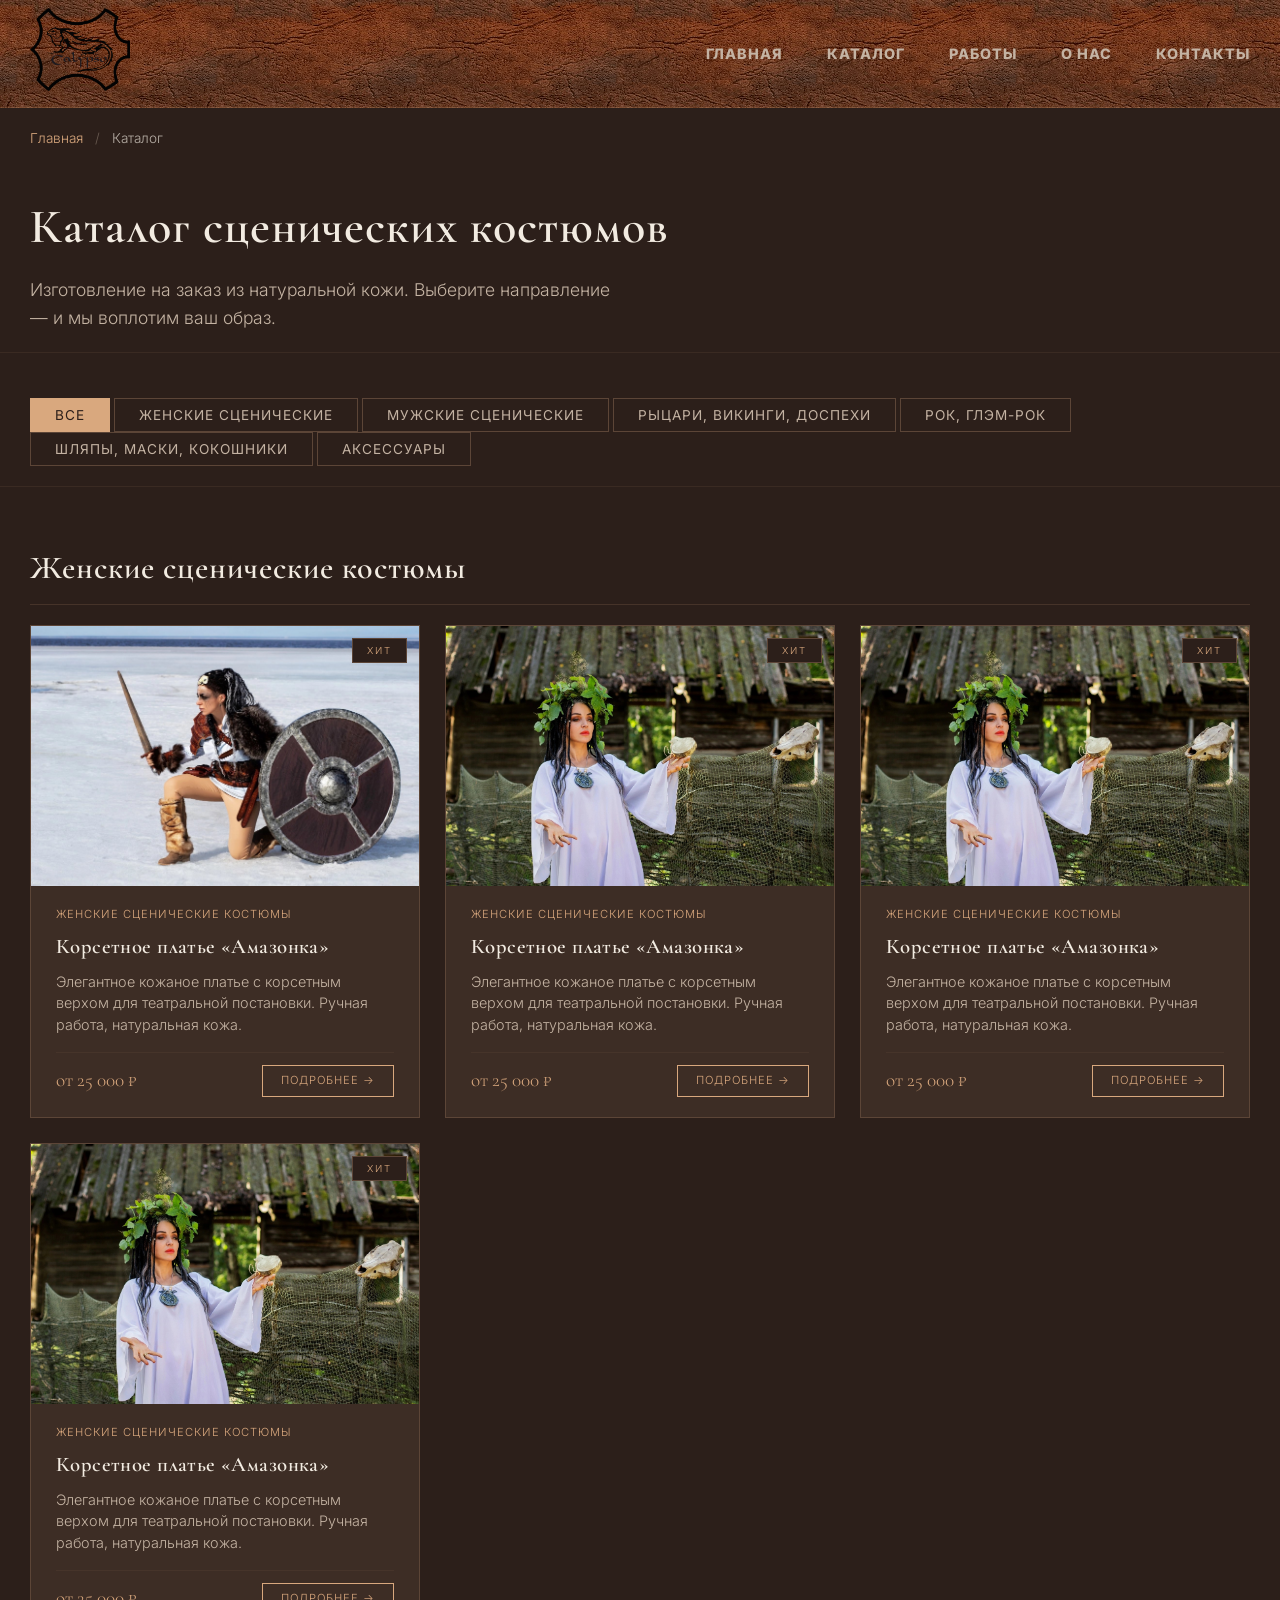
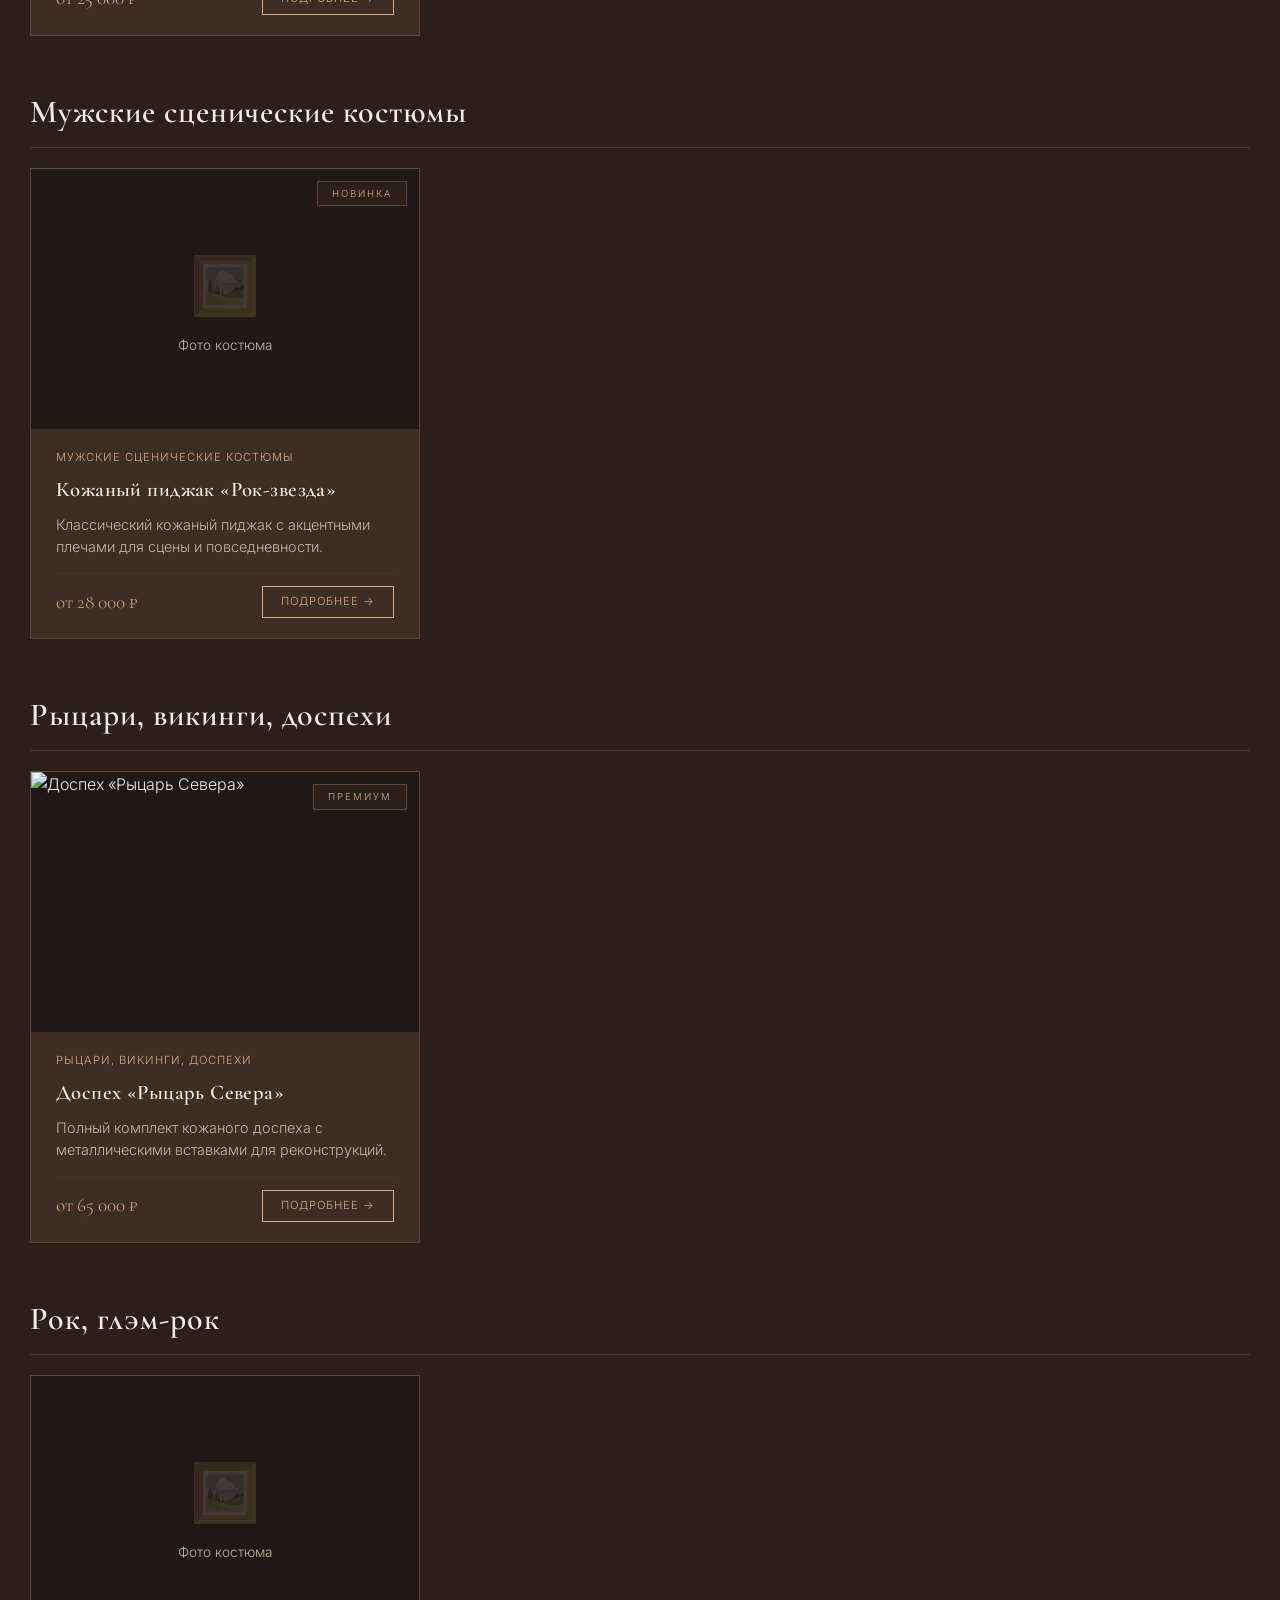
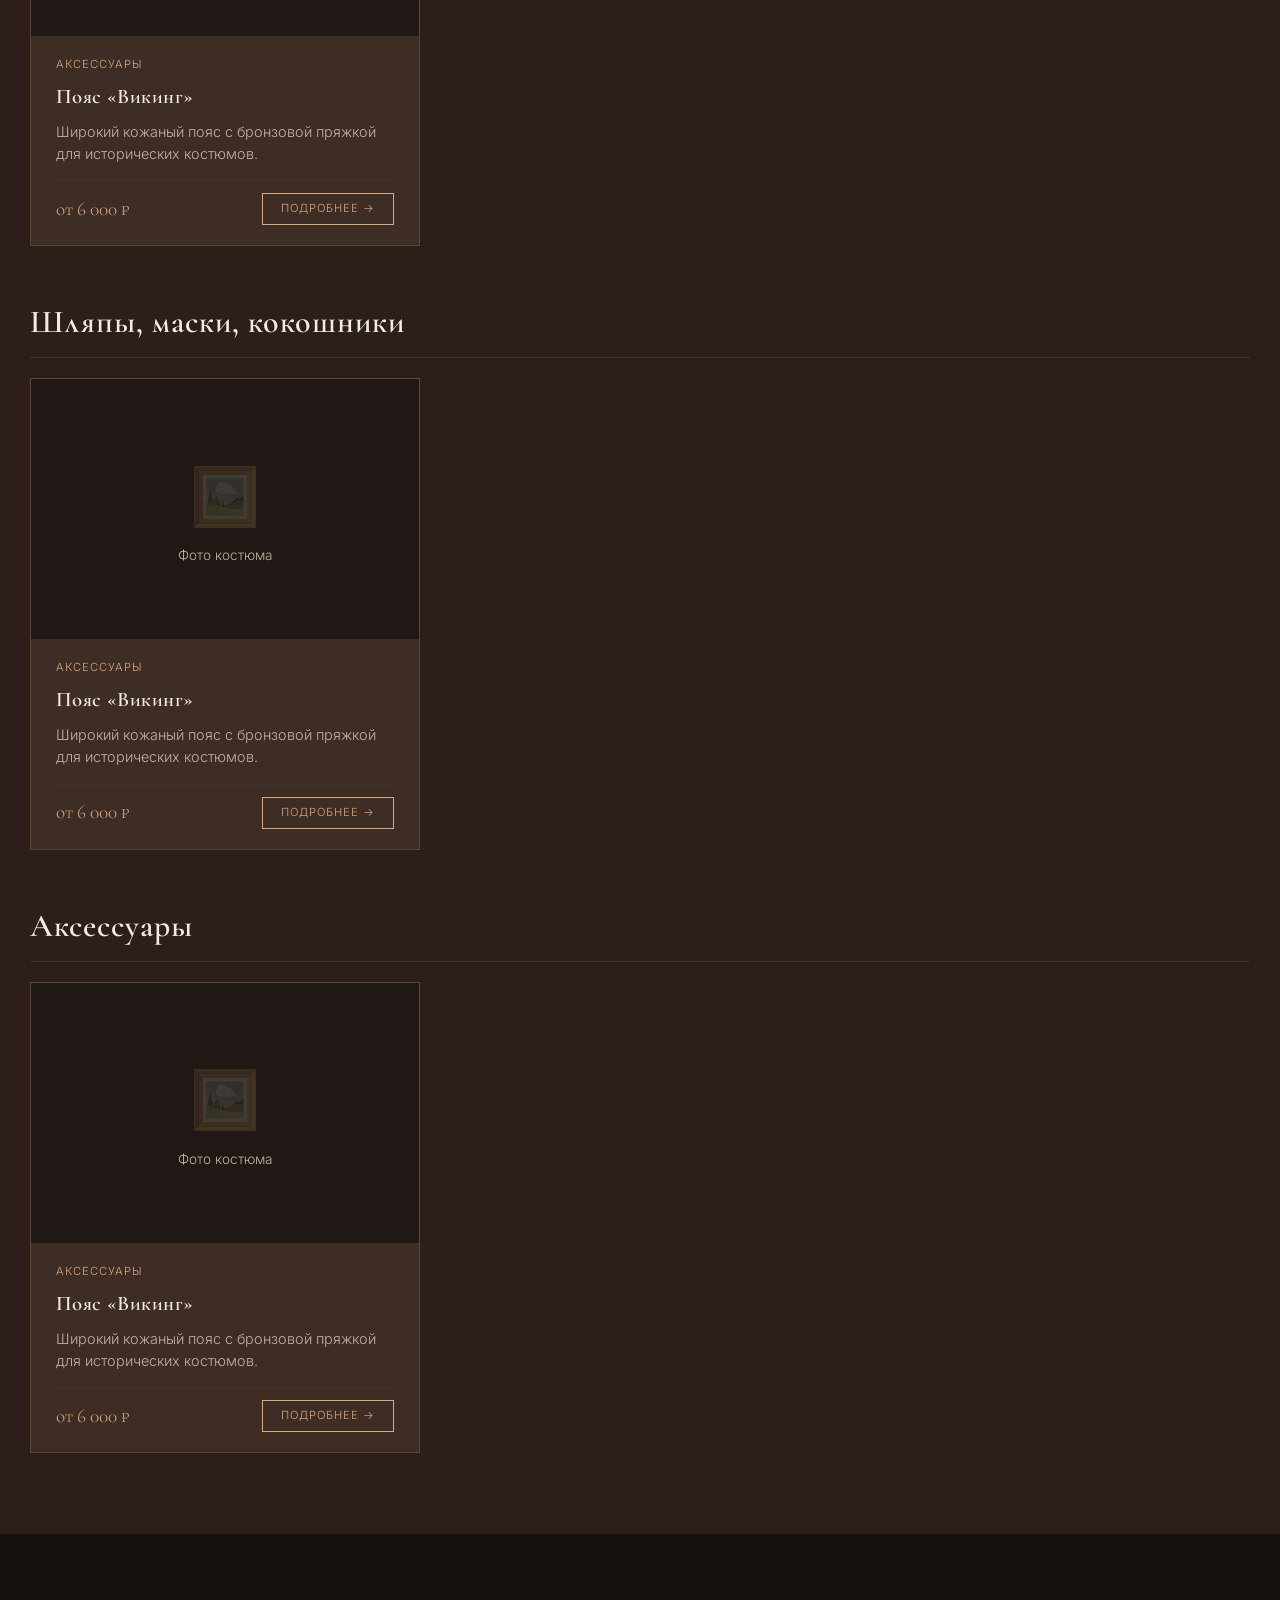
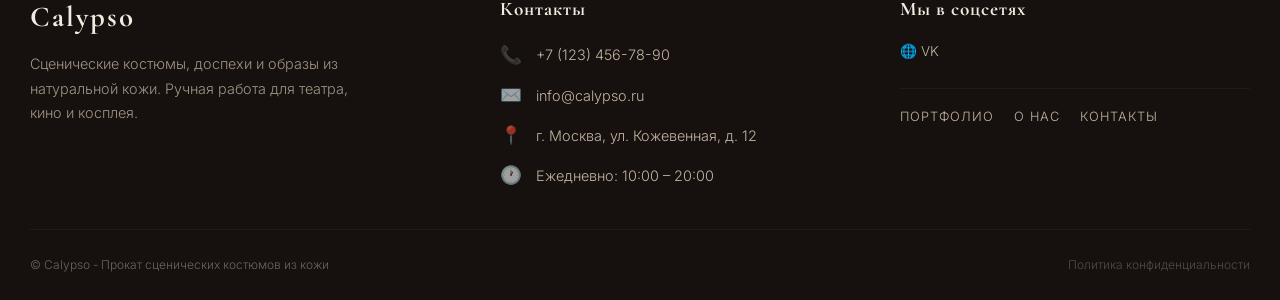
==== commit 7c506f25: "Add files via upload" ====
--- a/catalog.html
+++ b/catalog.html
@@ -72,11 +72,11 @@
   <section class="category-filters">
     <div class="container">
       <button class="filter-btn active" data-filter="all">Все</button>
-      <button class="filter-btn" data-filter="women">Женские</button>
-      <button class="filter-btn" data-filter="men">Мужские</button>
-      <button class="filter-btn" data-filter="armor">Доспехи</button>
-      <button class="filter-btn" data-filter="rock">Рок</button>
-      <button class="filter-btn" data-filter="headwear">Головные уборы</button>
+      <button class="filter-btn" data-filter="women">Женские сценические</button>
+      <button class="filter-btn" data-filter="men">Мужские сценические</button>
+      <button class="filter-btn" data-filter="armor">Рыцари, Викинги, Доспехи</button>
+      <button class="filter-btn" data-filter="rock">Рок, Глэм-рок</button>
+      <button class="filter-btn" data-filter="headwear">Шляпы, Маски, Кокошники</button>
       <button class="filter-btn" data-filter="accessories">Аксессуары</button>
     </div>
   </section>
